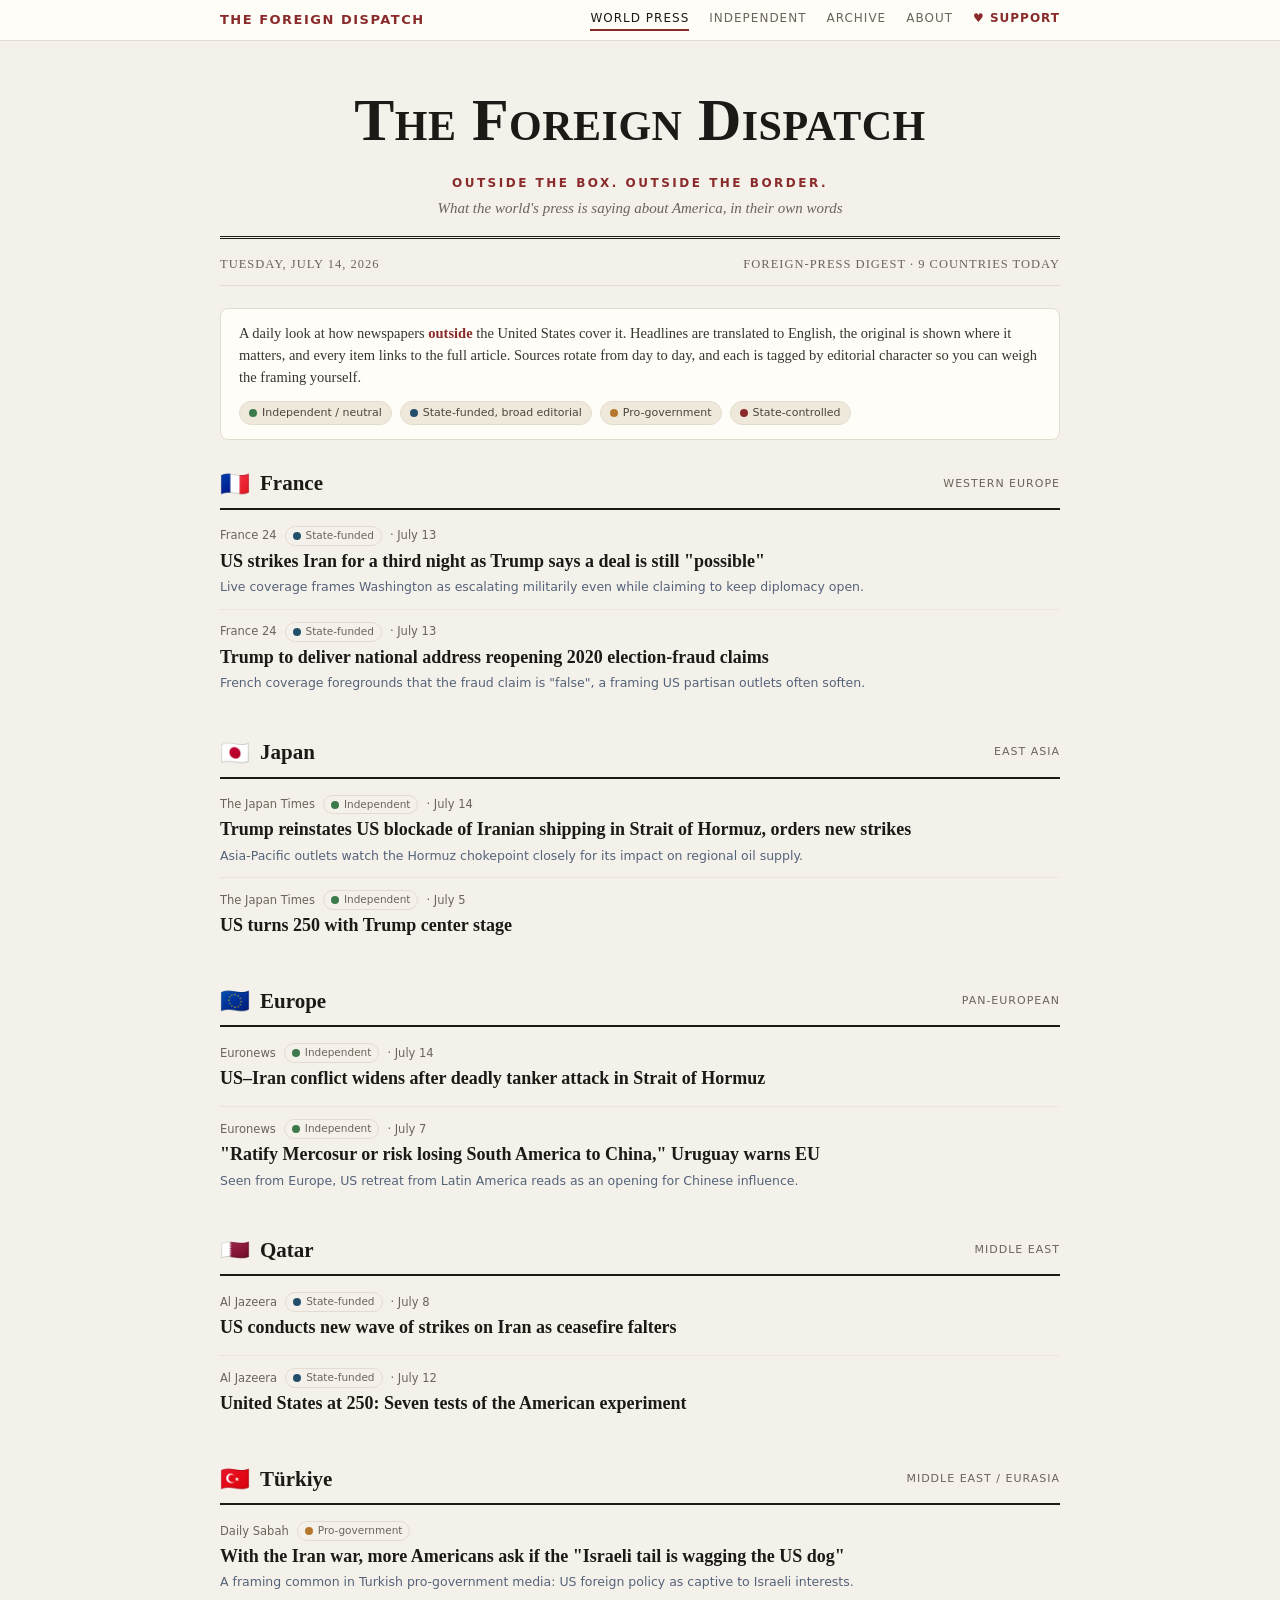
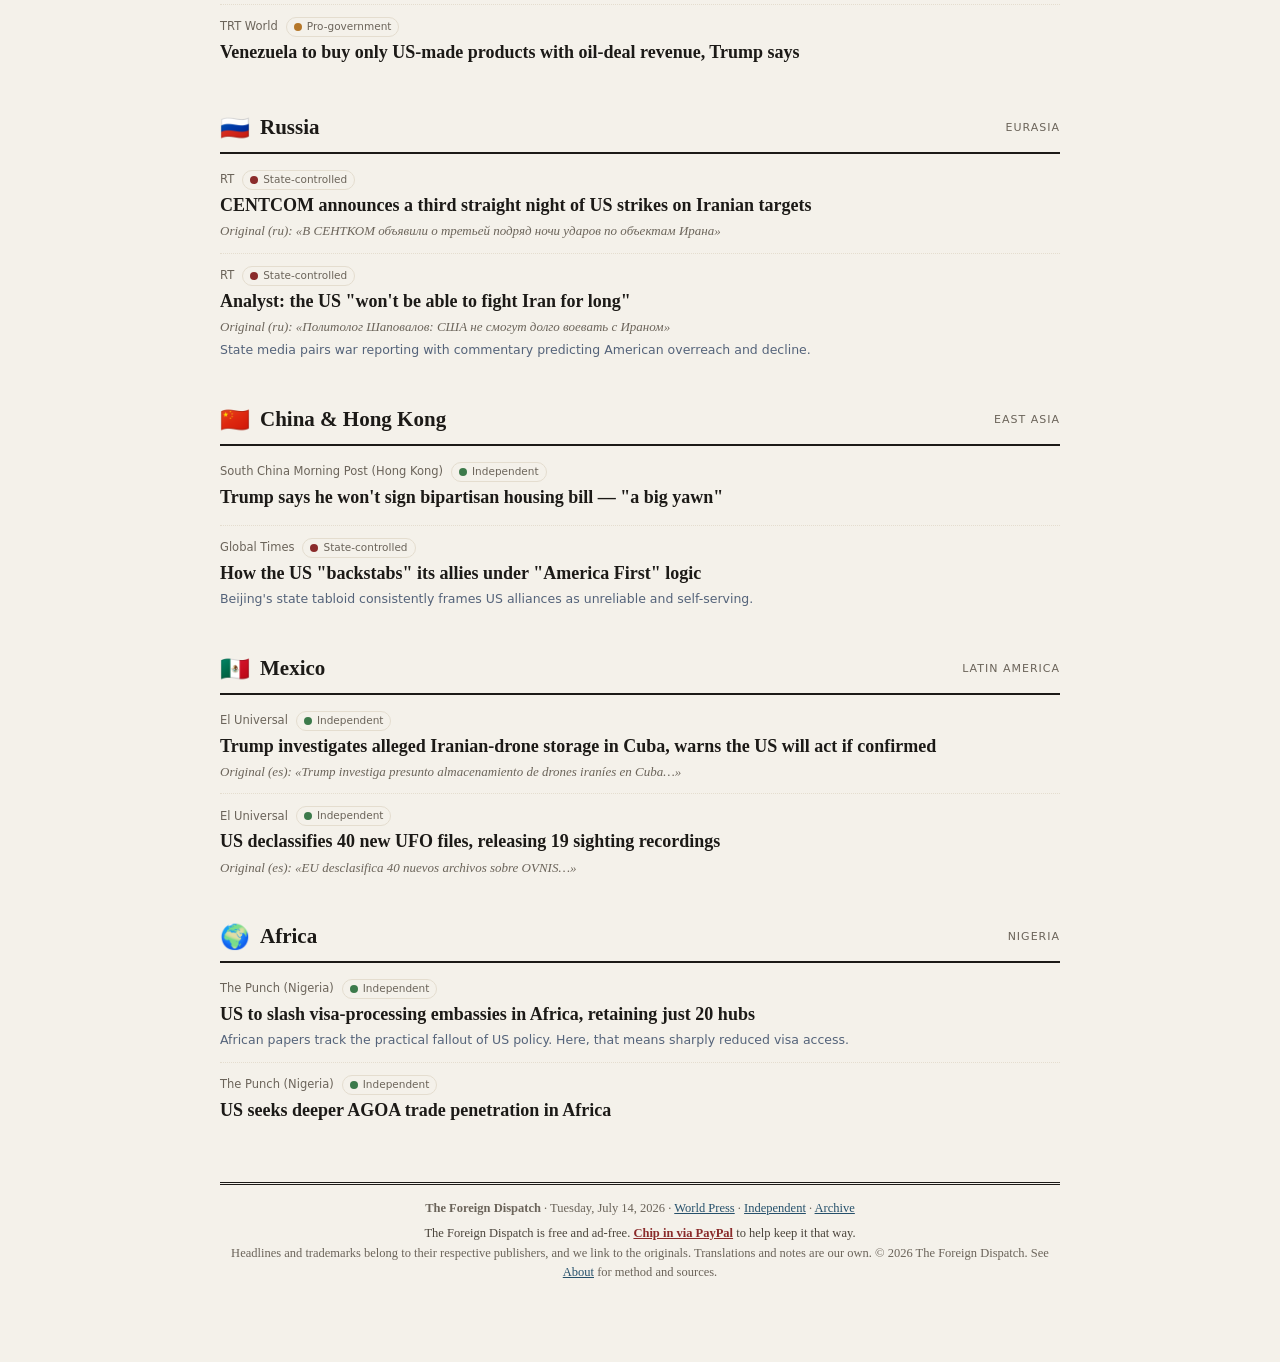
==== index.html @ 463e7f0f "Add PayPal support link and ad-free support message" ====
<!DOCTYPE html>
<html lang="en">
<head>
<meta charset="UTF-8">
<meta name="viewport" content="width=device-width, initial-scale=1.0">
<title>The Foreign Dispatch · What the world's press is saying about America</title>
<meta name="description" content="A daily digest of how newspapers outside the United States are covering it. Headlines translated to English, with links to the originals.">
<link rel="stylesheet" href="style.css">
</head>
<body>
<div class="topbar"><div class="inner">
  <span class="brand">The Foreign Dispatch</span>
  <nav>
    <a href="index.html" class="active">World Press</a>
    <a href="independent.html">Independent</a>
    <a href="archive.html">Archive</a>
    <a href="about.html">About</a>
    <a class="support" href="https://paypal.me/McCracken365" target="_blank" rel="noopener">♥ Support</a>
  </nav>
</div></div>

<div class="wrap">
  <header class="masthead">
    <h1>The Foreign Dispatch</h1>
    <div class="motto">Outside the box. Outside the border.</div>
    <div class="tag">What the world's press is saying about America, in their own words</div>
  </header>
  <div class="dateline">
    <span>Tuesday, July 14, 2026</span>
    <span>Foreign-press digest · 9 countries today</span>
  </div>

  <div class="intro">
    A daily look at how newspapers <b>outside</b> the United States cover it. Headlines are translated to English, the original is shown where it matters, and every item links to the full article. Sources rotate from day to day, and each is tagged by editorial character so you can weigh the framing yourself.
    <div class="legend">
      <span class="lchip"><span class="dot n-neutral"></span>Independent / neutral</span>
      <span class="lchip"><span class="dot n-funded"></span>State-funded, broad editorial</span>
      <span class="lchip"><span class="dot n-progov"></span>Pro-government</span>
      <span class="lchip"><span class="dot n-state"></span>State-controlled</span>
    </div>
  </div>

  <section class="country">
    <h2><span class="flag">🇫🇷</span> France <span class="region">Western Europe</span></h2>
    <article class="item">
      <div class="src">France 24 <span class="lean n-funded"><span class="dot"></span>State-funded</span> · July 13</div>
      <h3><a href="https://www.france24.com/en/middle-east/20260713-middle-east-live-us-strikes-iran-for-third-night-as-trump-says-deal-still-possible" target="_blank" rel="noopener">US strikes Iran for a third night as Trump says a deal is still &quot;possible&quot;</a></h3>
      <div class="note">Live coverage frames Washington as escalating militarily even while claiming to keep diplomacy open.</div>
    </article>
    <article class="item">
      <div class="src">France 24 <span class="lean n-funded"><span class="dot"></span>State-funded</span> · July 13</div>
      <h3><a href="https://www.france24.com/en/americas/20260713-trump-says-to-deliver-speech-to-the-nation-thursday-as-iran-tensions-escalate" target="_blank" rel="noopener">Trump to deliver national address reopening 2020 election-fraud claims</a></h3>
      <div class="note">French coverage foregrounds that the fraud claim is &quot;false&quot;, a framing US partisan outlets often soften.</div>
    </article>
  </section>

  <section class="country">
    <h2><span class="flag">🇯🇵</span> Japan <span class="region">East Asia</span></h2>
    <article class="item">
      <div class="src">The Japan Times <span class="lean n-neutral"><span class="dot"></span>Independent</span> · July 14</div>
      <h3><a href="https://www.japantimes.co.jp/news/2026/07/14/world/politics/us-blockade-iran-shipping-strait-of-hormuz/" target="_blank" rel="noopener">Trump reinstates US blockade of Iranian shipping in Strait of Hormuz, orders new strikes</a></h3>
      <div class="note">Asia-Pacific outlets watch the Hormuz chokepoint closely for its impact on regional oil supply.</div>
    </article>
    <article class="item">
      <div class="src">The Japan Times <span class="lean n-neutral"><span class="dot"></span>Independent</span> · July 5</div>
      <h3><a href="https://www.japantimes.co.jp/news/2026/07/05/world/politics/us-250-trump-center-stage/" target="_blank" rel="noopener">US turns 250 with Trump center stage</a></h3>
    </article>
  </section>

  <section class="country">
    <h2><span class="flag">🇪🇺</span> Europe <span class="region">Pan-European</span></h2>
    <article class="item">
      <div class="src">Euronews <span class="lean n-neutral"><span class="dot"></span>Independent</span> · July 14</div>
      <h3><a href="https://www.euronews.com/2026/07/14/us-iran-conflict-widens-after-deadly-tanker-attack-in-strait-of-hormuz" target="_blank" rel="noopener">US–Iran conflict widens after deadly tanker attack in Strait of Hormuz</a></h3>
    </article>
    <article class="item">
      <div class="src">Euronews <span class="lean n-neutral"><span class="dot"></span>Independent</span> · July 7</div>
      <h3><a href="https://www.euronews.com/my-europe/2026/07/07/ratify-mercosur-or-risk-losing-south-america-to-china-uruguay-warns-eu" target="_blank" rel="noopener">&quot;Ratify Mercosur or risk losing South America to China,&quot; Uruguay warns EU</a></h3>
      <div class="note">Seen from Europe, US retreat from Latin America reads as an opening for Chinese influence.</div>
    </article>
  </section>

  <section class="country">
    <h2><span class="flag">🇶🇦</span> Qatar <span class="region">Middle East</span></h2>
    <article class="item">
      <div class="src">Al Jazeera <span class="lean n-funded"><span class="dot"></span>State-funded</span> · July 8</div>
      <h3><a href="https://www.aljazeera.com/news/2026/7/8/us-says-conducting-new-wave-of-strikes-on-iran-as-ceasefire-falters-2" target="_blank" rel="noopener">US conducts new wave of strikes on Iran as ceasefire falters</a></h3>
    </article>
    <article class="item">
      <div class="src">Al Jazeera <span class="lean n-funded"><span class="dot"></span>State-funded</span> · July 12</div>
      <h3><a href="https://www.aljazeera.com/video/featured-documentaries/2026/7/12/united-states-at-250-seven-tests-of-the-american-experiment" target="_blank" rel="noopener">United States at 250: Seven tests of the American experiment</a></h3>
    </article>
  </section>

  <section class="country">
    <h2><span class="flag">🇹🇷</span> Türkiye <span class="region">Middle East / Eurasia</span></h2>
    <article class="item">
      <div class="src">Daily Sabah <span class="lean n-progov"><span class="dot"></span>Pro-government</span></div>
      <h3><a href="https://www.dailysabah.com/world/americas/with-iran-war-more-americans-ask-if-israeli-tail-wagging-us-dog" target="_blank" rel="noopener">With the Iran war, more Americans ask if the &quot;Israeli tail is wagging the US dog&quot;</a></h3>
      <div class="note">A framing common in Turkish pro-government media: US foreign policy as captive to Israeli interests.</div>
    </article>
    <article class="item">
      <div class="src">TRT World <span class="lean n-progov"><span class="dot"></span>Pro-government</span></div>
      <h3><a href="https://www.trtworld.com/article/809a2b2515a2" target="_blank" rel="noopener">Venezuela to buy only US-made products with oil-deal revenue, Trump says</a></h3>
    </article>
  </section>

  <section class="country">
    <h2><span class="flag">🇷🇺</span> Russia <span class="region">Eurasia</span></h2>
    <article class="item">
      <div class="src">RT <span class="lean n-state"><span class="dot"></span>State-controlled</span></div>
      <h3><a href="https://russian.rt.com/world/news/1656471-ssha-iran-udary" target="_blank" rel="noopener">CENTCOM announces a third straight night of US strikes on Iranian targets</a></h3>
      <div class="orig">Original (ru): «В СЕНТКОМ объявили о третьей подряд ночи ударов по объектам Ирана»</div>
    </article>
    <article class="item">
      <div class="src">RT <span class="lean n-state"><span class="dot"></span>State-controlled</span></div>
      <h3><a href="https://russian.rt.com/world/news/1656443-ekspert-ssha-iran" target="_blank" rel="noopener">Analyst: the US &quot;won&#x27;t be able to fight Iran for long&quot;</a></h3>
      <div class="orig">Original (ru): «Политолог Шаповалов: США не смогут долго воевать с Ираном»</div>
      <div class="note">State media pairs war reporting with commentary predicting American overreach and decline.</div>
    </article>
  </section>

  <section class="country">
    <h2><span class="flag">🇨🇳</span> China &amp; Hong Kong <span class="region">East Asia</span></h2>
    <article class="item">
      <div class="src">South China Morning Post (Hong Kong) <span class="lean n-neutral"><span class="dot"></span>Independent</span></div>
      <h3><a href="https://www.scmp.com/news/world/united-states-canada/article/3360179/trump-says-he-will-not-sign-bipartisan-housing-bill-big-yawn" target="_blank" rel="noopener">Trump says he won&#x27;t sign bipartisan housing bill — &quot;a big yawn&quot;</a></h3>
    </article>
    <article class="item">
      <div class="src">Global Times <span class="lean n-state"><span class="dot"></span>State-controlled</span></div>
      <h3><a href="https://www.globaltimes.cn/page/202503/1330914.shtml" target="_blank" rel="noopener">How the US &quot;backstabs&quot; its allies under &quot;America First&quot; logic</a></h3>
      <div class="note">Beijing&#x27;s state tabloid consistently frames US alliances as unreliable and self-serving.</div>
    </article>
  </section>

  <section class="country">
    <h2><span class="flag">🇲🇽</span> Mexico <span class="region">Latin America</span></h2>
    <article class="item">
      <div class="src">El Universal <span class="lean n-neutral"><span class="dot"></span>Independent</span></div>
      <h3><a href="https://www.eluniversal.com.mx/mundo/trump-investiga-presunto-almacenamiento-de-drones-iranies-en-cuba-advierte-que-eu-actuara-si-lo-confirma/" target="_blank" rel="noopener">Trump investigates alleged Iranian-drone storage in Cuba, warns the US will act if confirmed</a></h3>
      <div class="orig">Original (es): «Trump investiga presunto almacenamiento de drones iraníes en Cuba…»</div>
    </article>
    <article class="item">
      <div class="src">El Universal <span class="lean n-neutral"><span class="dot"></span>Independent</span></div>
      <h3><a href="https://www.eluniversal.com.mx/mundo/eu-desclasifica-40-nuevos-archivos-sobre-ovnis-revelan-19-videos-de-avistamientos/" target="_blank" rel="noopener">US declassifies 40 new UFO files, releasing 19 sighting recordings</a></h3>
      <div class="orig">Original (es): «EU desclasifica 40 nuevos archivos sobre OVNIS…»</div>
    </article>
  </section>

  <section class="country">
    <h2><span class="flag">🌍</span> Africa <span class="region">Nigeria</span></h2>
    <article class="item">
      <div class="src">The Punch (Nigeria) <span class="lean n-neutral"><span class="dot"></span>Independent</span></div>
      <h3><a href="https://punchng.com/full-list-us-to-slash-visa-processing-embassies-in-africa-retain-20-hubs/" target="_blank" rel="noopener">US to slash visa-processing embassies in Africa, retaining just 20 hubs</a></h3>
      <div class="note">African papers track the practical fallout of US policy. Here, that means sharply reduced visa access.</div>
    </article>
    <article class="item">
      <div class="src">The Punch (Nigeria) <span class="lean n-neutral"><span class="dot"></span>Independent</span></div>
      <h3><a href="https://punchng.com/us-seeks-agoa-penetration-in-africa/" target="_blank" rel="noopener">US seeks deeper AGOA trade penetration in Africa</a></h3>
    </article>
  </section>

  <footer>
    <b>The Foreign Dispatch</b> · Tuesday, July 14, 2026 · <a href="index.html">World Press</a> · <a href="independent.html">Independent</a> · <a href="archive.html">Archive</a><br>
    <span class="support-line">The Foreign Dispatch is free and ad-free. <a href="https://paypal.me/McCracken365" target="_blank" rel="noopener">Chip in via PayPal</a> to help keep it that way.</span><br>
    Headlines and trademarks belong to their respective publishers, and we link to the originals. Translations and notes are our own. © 2026 The Foreign Dispatch. See <a href="about.html">About</a> for method and sources.
  </footer>
</div>
</body>
</html>
---- style.css ----
:root{
  --bg:#f4f1ea; --card:#fffdf8; --ink:#1c1a17; --muted:#6b645a;
  --line:#e4ddcf; --accent:#8a2b2b; --accent2:#25506b; --chip:#efe9dc;
}
*{box-sizing:border-box}
body{
  margin:0; background:var(--bg); color:var(--ink);
  font-family:Georgia,"Times New Roman",serif; line-height:1.5;
  -webkit-font-smoothing:antialiased;
}
a{color:inherit}
.wrap{max-width:880px; margin:0 auto; padding:0 20px 80px;}

/* Top nav */
.topbar{border-bottom:1px solid var(--line); background:var(--card);}
.topbar .inner{max-width:880px; margin:0 auto; padding:9px 20px; display:flex; align-items:center; gap:18px; font-family:system-ui,sans-serif; font-size:13px; letter-spacing:.5px;}
.topbar .brand{font-weight:700; text-transform:uppercase; letter-spacing:1.5px; color:var(--accent);}
.topbar nav{margin-left:auto; display:flex; gap:20px;}
.topbar nav a{text-decoration:none; color:var(--muted); text-transform:uppercase; font-size:12px; letter-spacing:1px;}
.topbar nav a:hover,.topbar nav a.active{color:var(--ink); border-bottom:2px solid var(--accent); padding-bottom:2px;}

/* Masthead */
header.masthead{text-align:center; border-bottom:3px double var(--ink); padding:34px 0 16px; margin-bottom:8px;}
.masthead h1{font-size:clamp(34px,7vw,60px); margin:0; letter-spacing:.5px; font-variant:small-caps; font-weight:700;}
.masthead .tag{color:var(--muted); font-style:italic; margin-top:6px; font-size:15px;}
.dateline{display:flex; justify-content:space-between; flex-wrap:wrap; gap:8px; font-size:12.5px; letter-spacing:1px; text-transform:uppercase; color:var(--muted); border-bottom:1px solid var(--line); padding:8px 0 12px; margin-bottom:22px;}

.intro{background:var(--card); border:1px solid var(--line); border-radius:8px; padding:14px 18px; font-size:14.5px; color:#3a352e; margin-bottom:26px;}
.intro b{color:var(--accent);}
.legend{display:flex; flex-wrap:wrap; gap:8px; margin-top:12px;}
.lchip{font-family:system-ui,sans-serif; font-size:11px; padding:3px 9px; border-radius:999px; background:var(--chip); color:#4a443b; border:1px solid var(--line);}
.lchip .dot,.lean .dot{display:inline-block;width:8px;height:8px;border-radius:50%;margin-right:5px;vertical-align:middle;}

.country{margin:0 0 30px;}
.country h2{display:flex; align-items:center; gap:10px; font-size:21px; margin:0 0 4px; border-bottom:2px solid var(--ink); padding-bottom:6px;}
.country h2 .flag{font-size:24px;}
.country h2 .region{margin-left:auto; font-family:system-ui,sans-serif; font-size:11px; letter-spacing:1px; text-transform:uppercase; color:var(--muted); font-weight:400;}
article.item{padding:12px 0; border-bottom:1px dotted var(--line);}
article.item:last-child{border-bottom:none;}
.item .src{font-family:system-ui,sans-serif; font-size:11.5px; color:var(--muted); display:flex; align-items:center; gap:8px; flex-wrap:wrap; margin-bottom:3px;}
.lean{font-family:system-ui,sans-serif; font-size:10.5px; padding:1px 7px; border-radius:999px; border:1px solid var(--line);}
.item h3{margin:2px 0 4px; font-size:18px; line-height:1.35; font-weight:600;}
.item h3 a{text-decoration:none; background-image:linear-gradient(var(--accent),var(--accent)); background-size:0 1.5px; background-repeat:no-repeat; background-position:0 100%; transition:background-size .2s;}
.item h3 a:hover{background-size:100% 1.5px; color:var(--accent);}
.item .orig{font-size:13px; color:var(--muted); font-style:italic;}
.item .note{font-family:system-ui,sans-serif; font-size:12.5px; color:#54637a; margin-top:5px;}

/* Archive list */
.arch-list{list-style:none; padding:0; margin:0;}
.arch-list li{border-bottom:1px solid var(--line); padding:14px 2px;}
.arch-list a{font-size:19px; text-decoration:none; font-weight:600;}
.arch-list a:hover{color:var(--accent);}
.arch-list .meta{font-family:system-ui,sans-serif; font-size:12.5px; color:var(--muted); margin-top:3px;}

/* About */
.prose{font-size:15.5px; color:#33302a;}
.prose h2{font-size:22px; border-bottom:2px solid var(--ink); padding-bottom:6px; margin-top:34px;}
.prose p{margin:12px 0;}
.pool{columns:2; column-gap:28px; font-family:system-ui,sans-serif; font-size:13.5px; color:#3a352e;}
.pool div{break-inside:avoid; margin-bottom:6px;}
@media(max-width:560px){.pool{columns:1;}}

footer{margin-top:44px; border-top:3px double var(--ink); padding-top:14px; font-size:12.5px; color:var(--muted); text-align:center;}
footer a{color:var(--accent2);}

/* leaning colors */
.n-neutral{--c:#3c7a4b} .n-state{--c:#8a2b2b} .n-progov{--c:#b5772a} .n-funded{--c:#25506b}
.dot{background:var(--c,#999)}

/* independent-page orientation tags */
.n-invest{--c:#0f7b6c} .n-left{--c:#b5443a} .n-libert{--c:#c69214}
.n-cright{--c:#3b5ba5} .n-hetero{--c:#7a5ea8} .n-indie{--c:#3c7a4b}
.n-exile{--c:#a85b2a} .n-analysis{--c:#5a6270}

.masthead .motto{font-family:system-ui,sans-serif; font-size:12px; letter-spacing:2.5px; text-transform:uppercase; color:var(--accent); font-weight:600; margin-top:9px;}
.masthead .motto + .tag{margin-top:5px;}

.topbar nav a.support{color:var(--accent); font-weight:600;}
.topbar nav a.support:hover{border-bottom:2px solid var(--accent); padding-bottom:2px;}
.support-line{display:inline-block; margin:6px 0 2px; color:#4a443b;}
.support-line a{color:var(--accent); font-weight:600;}
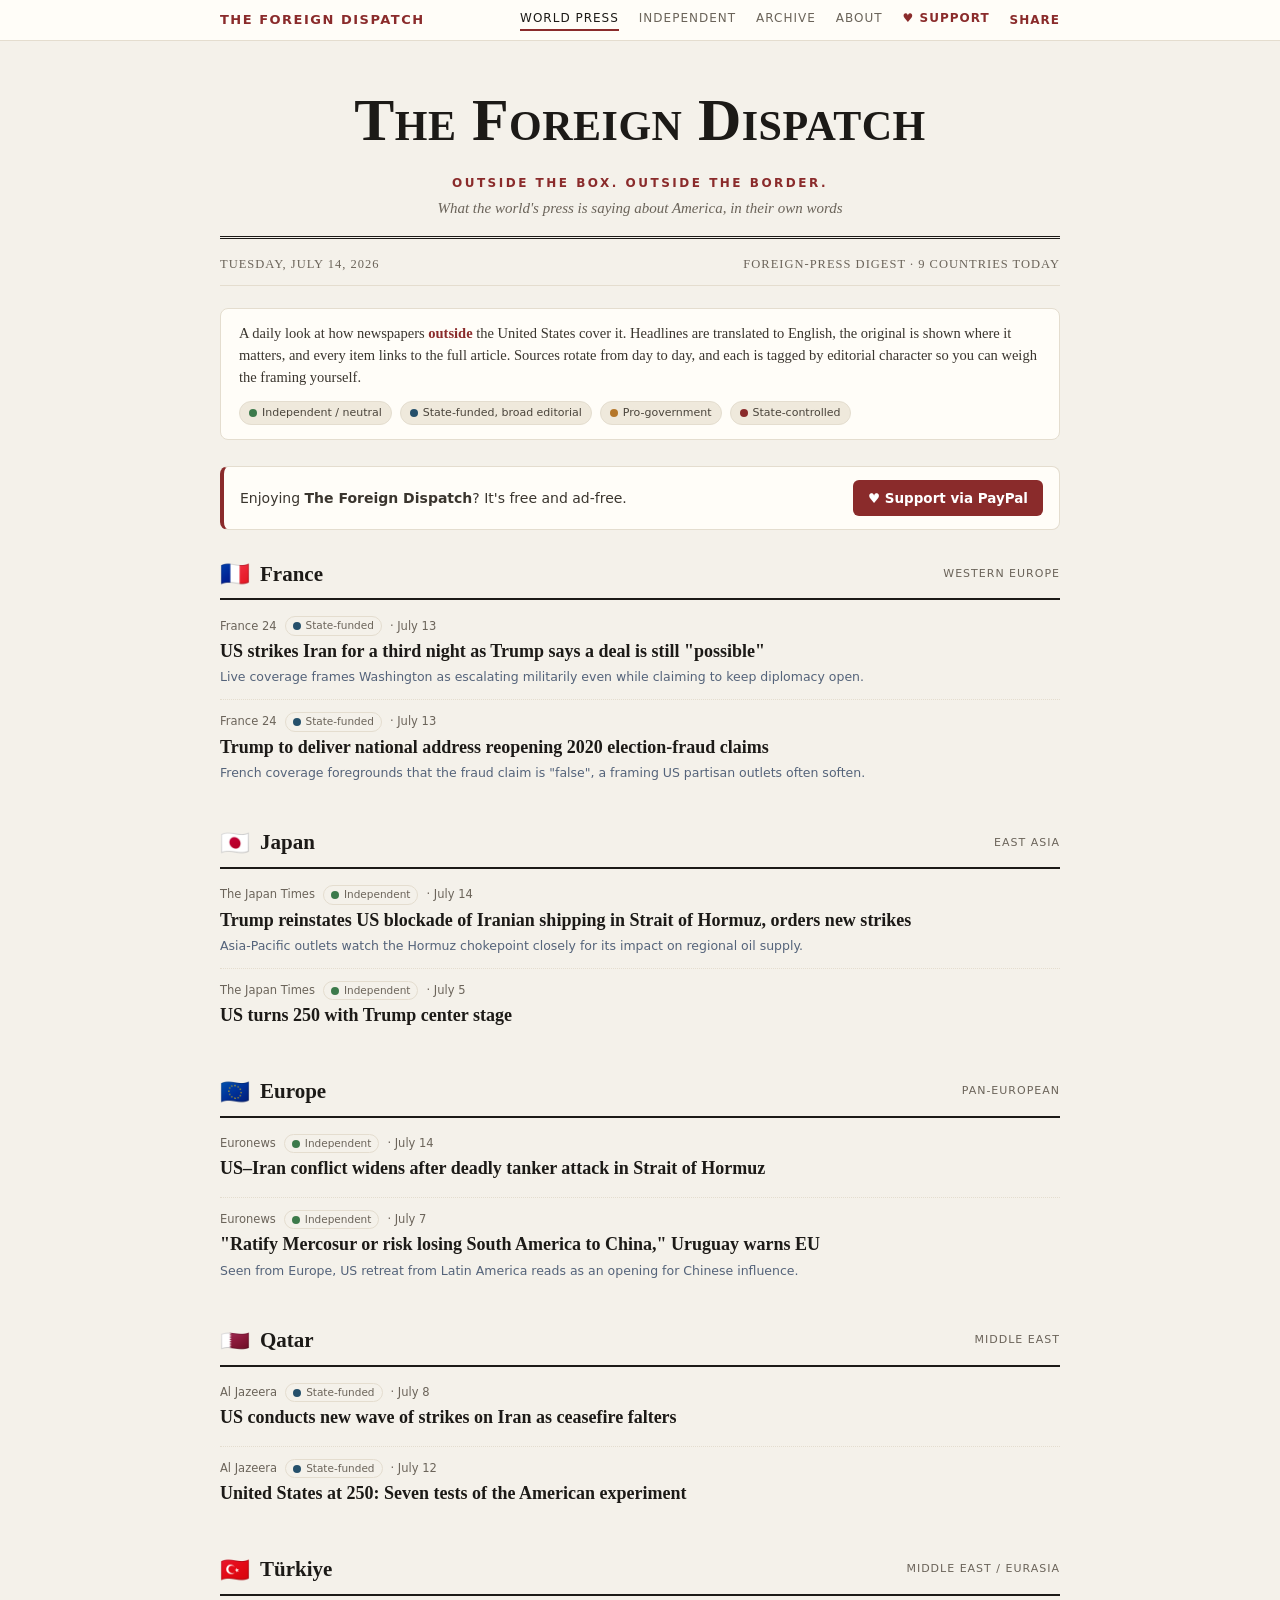
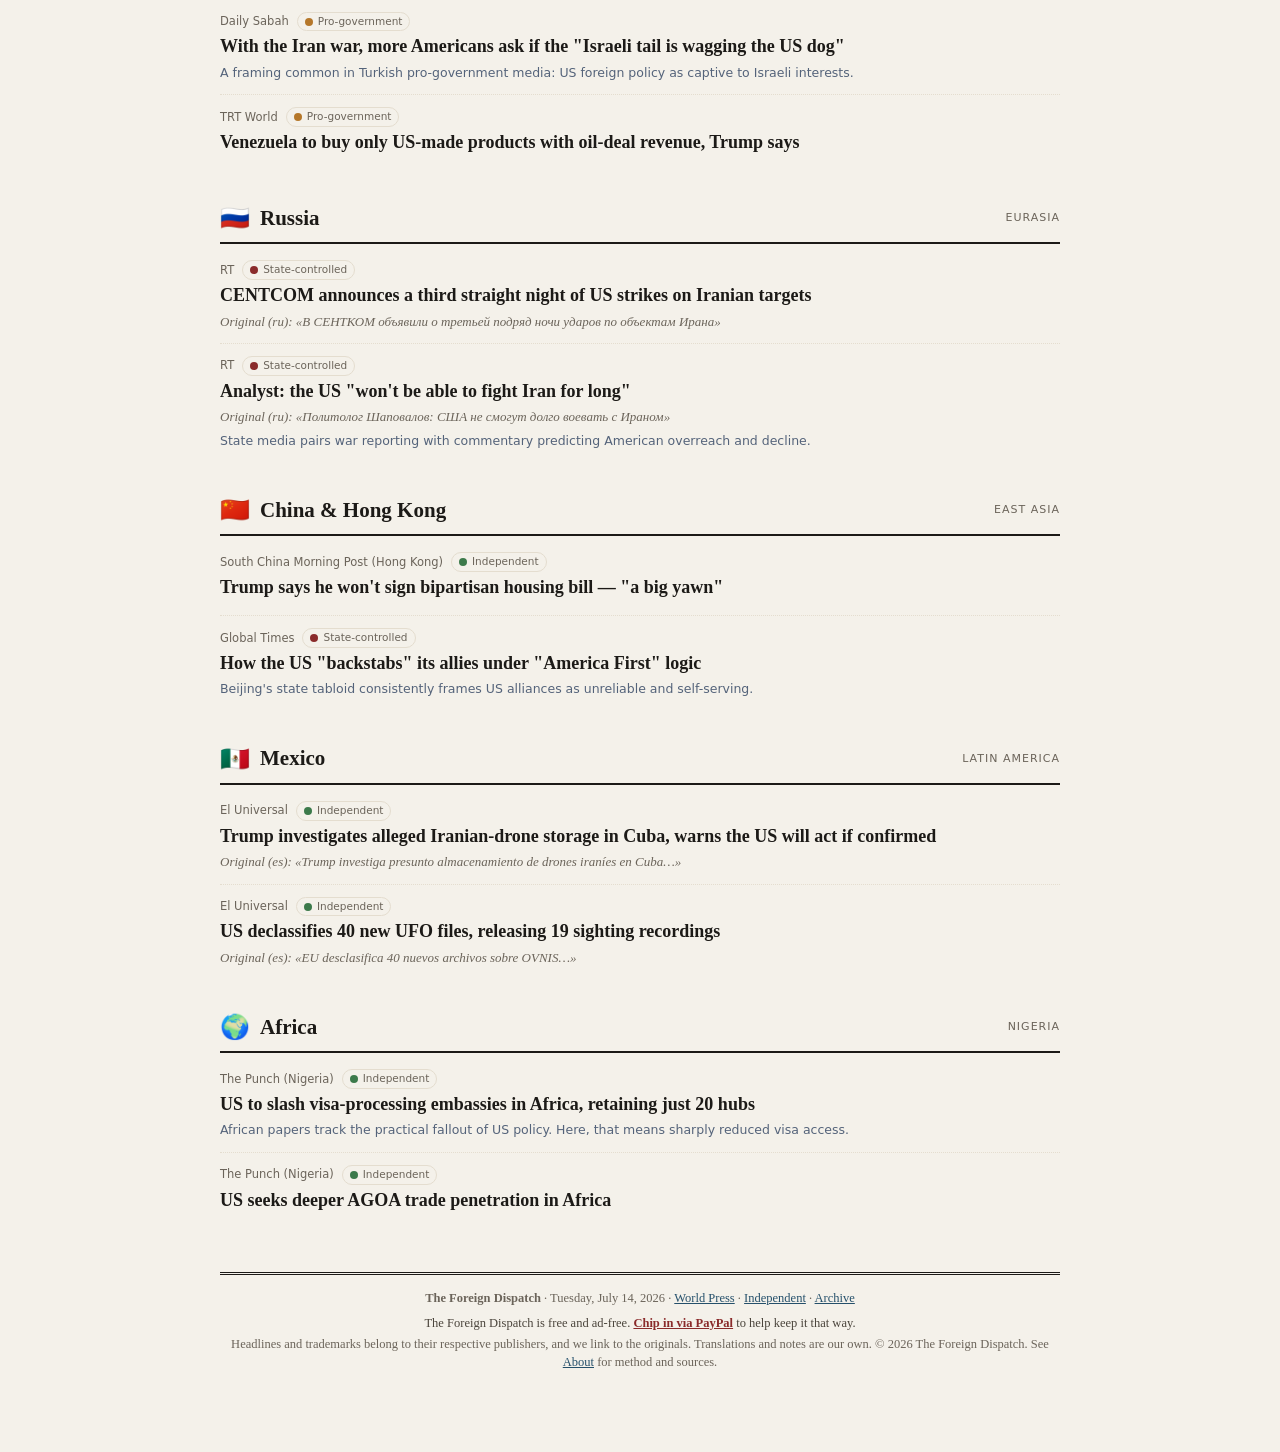
==== commit bc4efb2b: "Clickable title/logo to home, clean home URLs, add Share button" ====
--- a/index.html
+++ b/index.html
@@ -9,19 +9,20 @@
 </head>
 <body>
 <div class="topbar"><div class="inner">
-  <span class="brand">The Foreign Dispatch</span>
+  <a class="brand" href="./">The Foreign Dispatch</a>
   <nav>
-    <a href="index.html" class="active">World Press</a>
+    <a href="./" class="active">World Press</a>
     <a href="independent.html">Independent</a>
     <a href="archive.html">Archive</a>
     <a href="about.html">About</a>
     <a class="support" href="https://paypal.me/McCracken365" target="_blank" rel="noopener">♥ Support</a>
+    <button class="sharebtn" type="button" onclick="shareSite()">Share</button>
   </nav>
 </div></div>
 
 <div class="wrap">
   <header class="masthead">
-    <h1>The Foreign Dispatch</h1>
+    <h1><a href="./">The Foreign Dispatch</a></h1>
     <div class="motto">Outside the box. Outside the border.</div>
     <div class="tag">What the world's press is saying about America, in their own words</div>
   </header>
@@ -39,6 +40,12 @@
       <span class="lchip"><span class="dot n-state"></span>State-controlled</span>
     </div>
   </div>
+
+  <div class="supportbox">
+    <span>Enjoying <b>The Foreign Dispatch</b>? It's free and ad-free.</span>
+    <a class="btn" href="https://paypal.me/McCracken365" target="_blank" rel="noopener">♥ Support via PayPal</a>
+  </div>
+
 
   <section class="country">
     <h2><span class="flag">🇫🇷</span> France <span class="region">Western Europe</span></h2>
@@ -161,10 +168,20 @@
   </section>
 
   <footer>
-    <b>The Foreign Dispatch</b> · Tuesday, July 14, 2026 · <a href="index.html">World Press</a> · <a href="independent.html">Independent</a> · <a href="archive.html">Archive</a><br>
+    <b>The Foreign Dispatch</b> · Tuesday, July 14, 2026 · <a href="./">World Press</a> · <a href="independent.html">Independent</a> · <a href="archive.html">Archive</a><br>
     <span class="support-line">The Foreign Dispatch is free and ad-free. <a href="https://paypal.me/McCracken365" target="_blank" rel="noopener">Chip in via PayPal</a> to help keep it that way.</span><br>
     Headlines and trademarks belong to their respective publishers, and we link to the originals. Translations and notes are our own. © 2026 The Foreign Dispatch. See <a href="about.html">About</a> for method and sources.
   </footer>
 </div>
+<script>
+function shareSite(){
+  var url = new URL('./', location.href).href;
+  var data = {title:"The Foreign Dispatch", text:"What the world's press is saying about America", url:url};
+  if(navigator.share){ navigator.share(data).catch(function(){}); }
+  else if(navigator.clipboard){ navigator.clipboard.writeText(url).then(flash); }
+  else { window.prompt("Copy this link:", url); }
+}
+function flash(){ var b=document.querySelector(".sharebtn"); if(!b) return; var t=b.textContent; b.textContent="Link copied!"; setTimeout(function(){ b.textContent=t; }, 1500); }
+</script>
 </body>
 </html>
--- a/style.css
+++ b/style.css
@@ -79,3 +79,12 @@
 .topbar nav a.support:hover{border-bottom:2px solid var(--accent); padding-bottom:2px;}
 .support-line{display:inline-block; margin:6px 0 2px; color:#4a443b;}
 .support-line a{color:var(--accent); font-weight:600;}
+
+.supportbox{display:flex; flex-wrap:wrap; align-items:center; gap:12px 16px; justify-content:space-between; background:var(--card); border:1px solid var(--line); border-left:4px solid var(--accent); border-radius:8px; padding:13px 16px; margin:0 0 26px; font-family:system-ui,sans-serif; font-size:14px; color:#3a352e;}
+.supportbox .btn{background:var(--accent); color:#fff; text-decoration:none; padding:8px 15px; border-radius:6px; font-weight:600; white-space:nowrap; font-size:13.5px;}
+.supportbox .btn:hover{opacity:.9;}
+
+.topbar a.brand{text-decoration:none;}
+.masthead h1 a{color:inherit; text-decoration:none;}
+.topbar nav .sharebtn{font-family:system-ui,sans-serif; font-size:12px; letter-spacing:1px; text-transform:uppercase; color:var(--accent); background:none; border:none; cursor:pointer; padding:0; font-weight:600;}
+.topbar nav .sharebtn:hover{border-bottom:2px solid var(--accent); padding-bottom:2px;}
